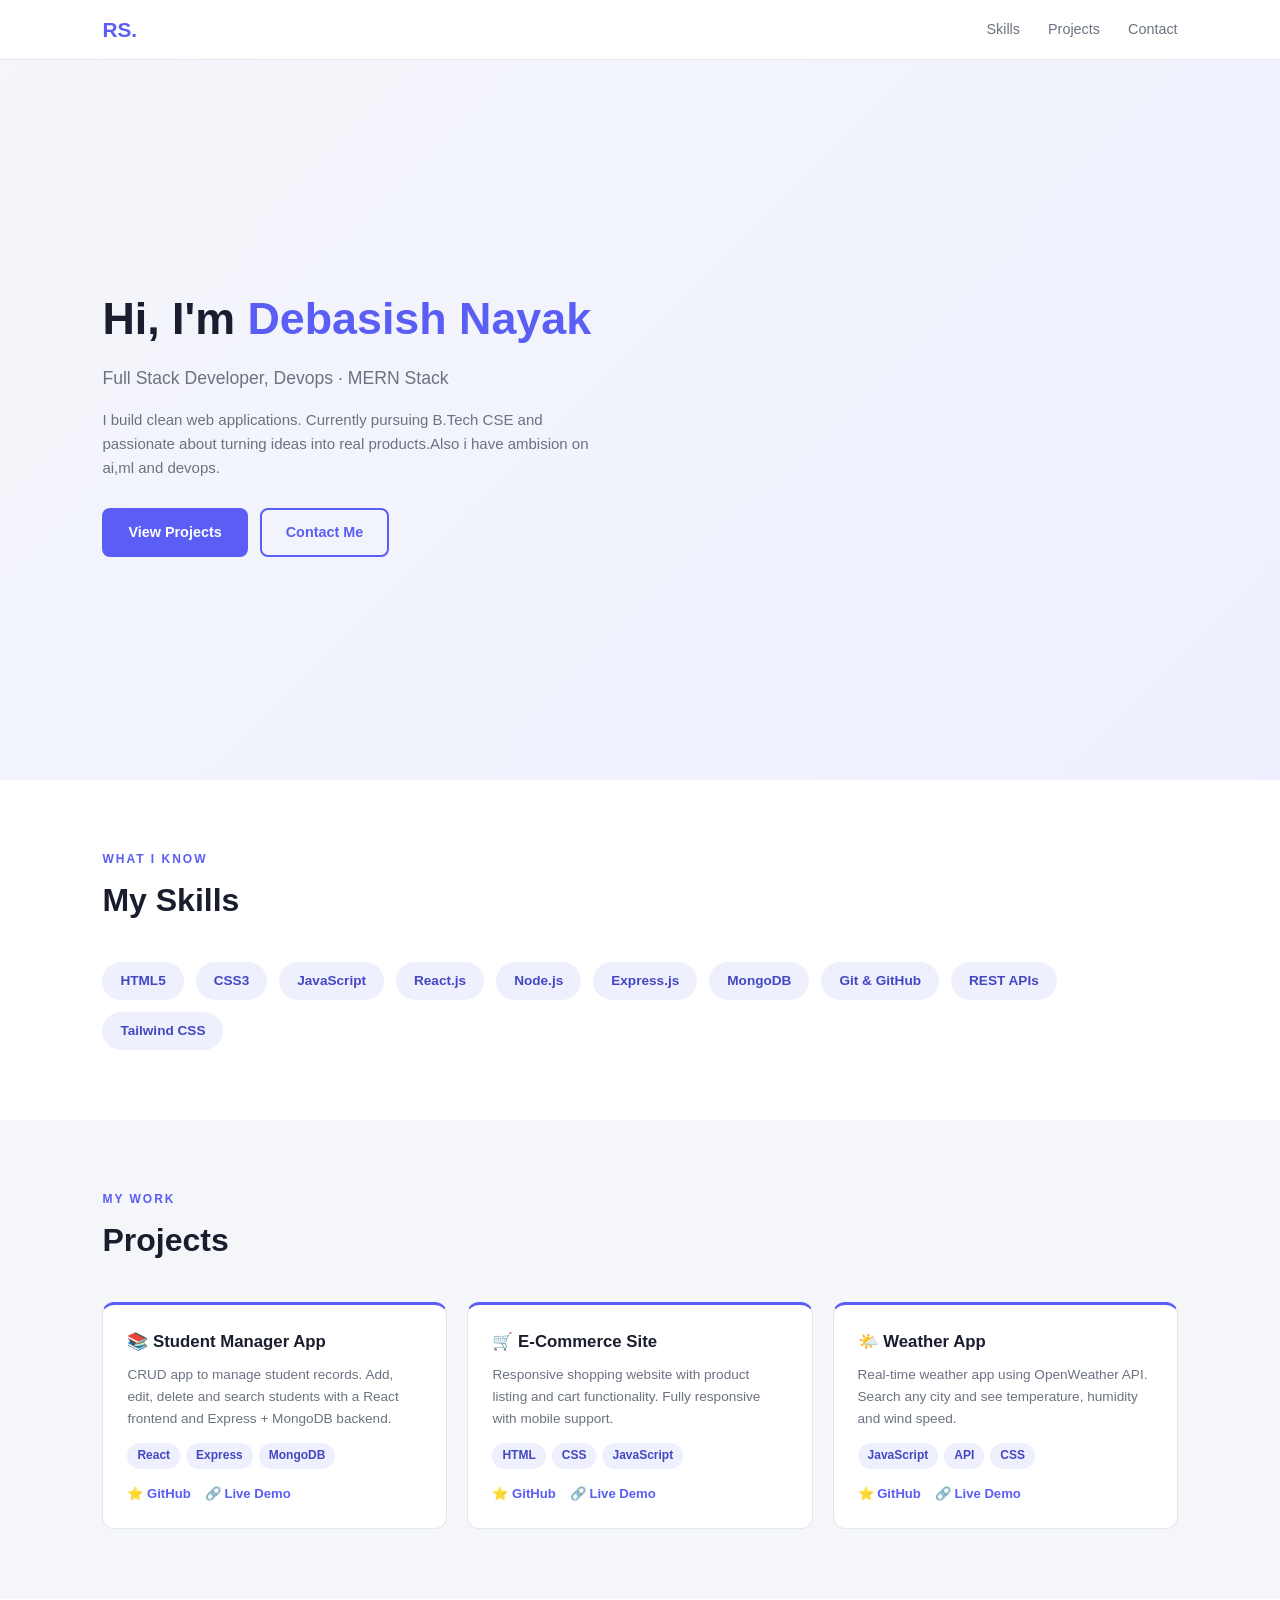
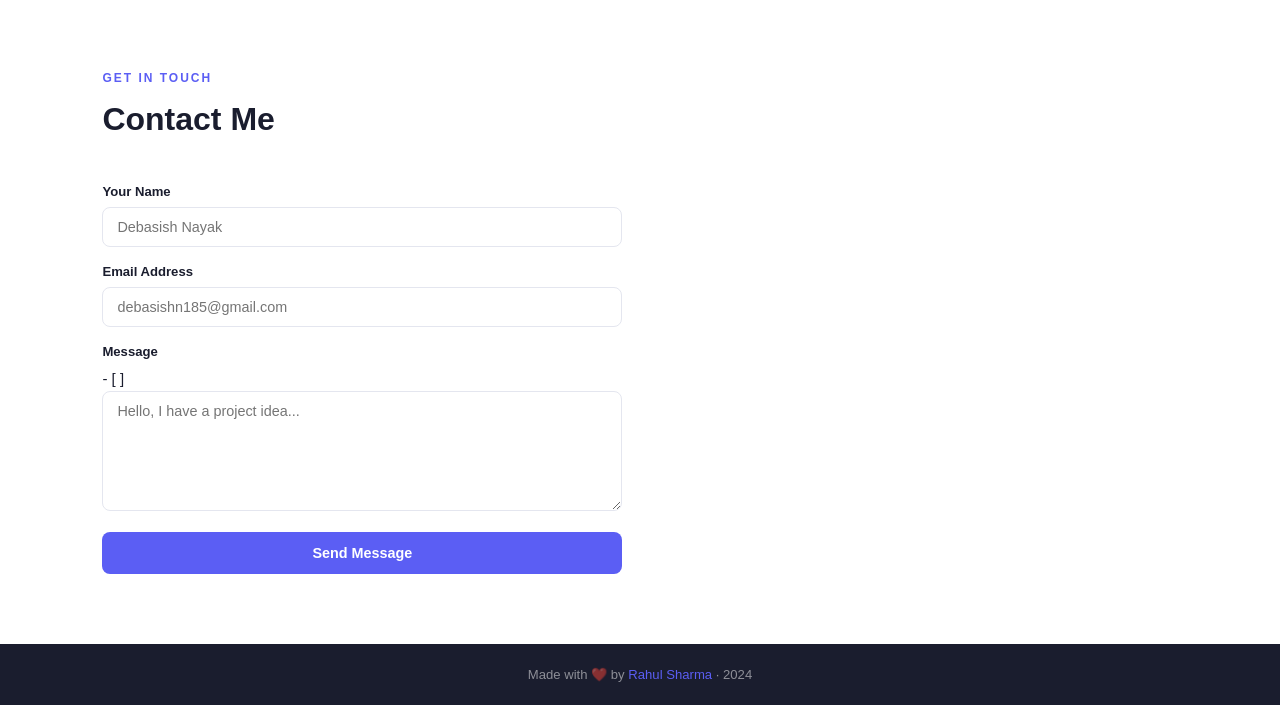
==== index.html @ 03a74606 "my first portfolio website" ====
<!DOCTYPE html>
<html lang="en">
<head>
  <meta charset="UTF-8" />
  <meta name="viewport" content="width=device-width, initial-scale=1.0" />
  <title>Debasish Nayak | Portfolio</title>
  <link rel="stylesheet" href="style.css" />
</head>
<body>

  <!-- NAVBAR -->
  <nav>
    <div class="logo">RS.</div>
    <ul class="nav-links">
      <li><a href="#skills">Skills</a></li>
      <li><a href="#projects">Projects</a></li>
      <li><a href="#contact">Contact</a></li>
    </ul>
  </nav>

  <!-- HERO -->
  <section id="hero">
    <div class="hero-content">
      <h1>Hi, I'm <span>Debasish Nayak</span></h1>
      <p class="role">Full Stack Developer, Devops · MERN Stack</p>
      <p class="desc">
        I build clean web applications. Currently pursuing B.Tech CSE
        and passionate about turning ideas into real products.Also i have ambision
        on ai,ml and devops.
      </p>
      <div class="btn-group">
        <a href="#projects" class="btn btn-primary">View Projects</a>
        <a href="#contact" class="btn btn-outline">Contact Me</a>
      </div>
    </div>
  </section>

  <!-- SKILLS -->
  <section id="skills">
    <p class="section-label">What I Know</p>
    <h2>My Skills</h2>
    <div class="skills-list">
      <span class="skill-tag">HTML5</span>
      <span class="skill-tag">CSS3</span>
      <span class="skill-tag">JavaScript</span>
      <span class="skill-tag">React.js</span>
      <span class="skill-tag">Node.js</span>
      <span class="skill-tag">Express.js</span>
      <span class="skill-tag">MongoDB</span>
      <span class="skill-tag">Git & GitHub</span>
      <span class="skill-tag">REST APIs</span>
      <span class="skill-tag">Tailwind CSS</span>
    </div>
  </section>

  <!-- PROJECTS -->
  <section id="projects">
    <p class="section-label">My Work</p>
    <h2>Projects</h2>
    <div class="projects-grid">

      <div class="card">
        <h3>📚 Student Manager App</h3>
        <p>CRUD app to manage student records. Add, edit, delete and search students with a React frontend and Express + MongoDB backend.</p>
        <div class="card-tags">
          <span class="tag">React</span>
          <span class="tag">Express</span>
          <span class="tag">MongoDB</span>
        </div>
        <div class="card-links">
          <a href="#">⭐ GitHub</a>
          <a href="#">🔗 Live Demo</a>
        </div>
      </div>

      <div class="card">
        <h3>🛒 E-Commerce Site</h3>
        <p>Responsive shopping website with product listing and cart functionality. Fully responsive with mobile support.</p>
        <div class="card-tags">
          <span class="tag">HTML</span>
          <span class="tag">CSS</span>
          <span class="tag">JavaScript</span>
        </div>
        <div class="card-links">
          <a href="#">⭐ GitHub</a>
          <a href="#">🔗 Live Demo</a>
        </div>
      </div>

      <div class="card">
        <h3>🌤️ Weather App</h3>
        <p>Real-time weather app using OpenWeather API. Search any city and see temperature, humidity and wind speed.</p>
        <div class="card-tags">
          <span class="tag">JavaScript</span>
          <span class="tag">API</span>
          <span class="tag">CSS</span>
        </div>
        <div class="card-links">
          <a href="#">⭐ GitHub</a>
          <a href="#">🔗 Live Demo</a>
        </div>
      </div>

    </div>
  </section>

  <!-- CONTACT -->
  <section id="contact">
    <p class="section-label">Get In Touch</p>
    <h2>Contact Me</h2>
    <div class="contact-form">
      <div>
        <label for="name">Your Name</label>
        <input type="text" id="name" placeholder="Debasish Nayak" />
      </div>
      <div>
        <label for="email">Email Address</label>
        <input type="email" id="email" placeholder="debasishn185@gmail.com" />
      </div>
      <div>
        <label for="message">Message</label>
- [ ]         <textarea id="message" placeholder="Hello, I have a project idea..."></textarea>
      </div>
      <div id="form-msg"></div>
      <button class="btn btn-primary" onclick="sendMessage()">Send Message</button>
    </div>
  </section>

  <!-- FOOTER -->
  <footer>
    Made with ❤️ by <span>Rahul Sharma</span> · 2024
  </footer>

  <script src="script.js"></script>

</body>
</html>
---- style.css ----
/* ===========================
   RESET
=========================== */
* {
  margin: 0;
  padding: 0;
  box-sizing: border-box;
}

/* ===========================
   CSS VARIABLES (COLOR THEME)
=========================== */
:root {
  --bg:        #f5f6fa;
  --white:     #ffffff;
  --text:      #1a1d2e;
  --muted:     #6b7280;
  --accent:    #5b5ef4;
  --border:    #e4e6ef;
  --tag-bg:    #eff0fe;
  --tag-color: #4447c2;
}

/* ===========================
   BASE
=========================== */
body {
  font-family: Arial, sans-serif;
  background-color: var(--bg);
  color: var(--text);
  font-size: 15px;
  line-height: 1.6; 
}

a {
  text-decoration: none;  
  color: inherit;  
}

/* ===========================
   NAVBAR
=========================== */
nav {
  background-color: var( --white);
  border-bottom: 1px solid var(--border);
  padding: 0 8%;
  height: 60px;
  display: flex;  
  align-items: center;
  justify-content: space-between;
  position: sticky;
  top: 0;
  z-index: 10;  
}

.logo {
  font-size: 1.3rem;  
  font-weight: 800;
  color: var(--accent);
}

.nav-links {
  list-style: none;
  display: flex;
  gap: 28px;
}

.nav-links a {
  color: var(--muted);
  font-size: 0.9rem;
  font-weight: 500;
}

.nav-links a:hover {
  color: var(--accent);
}

/* ===========================
   HERO
=========================== */
#hero {
  background: linear-gradient(135deg, #f5f6fa, #eef0ff);
  padding: 80px 8%;
  min-height: 80vh;
  display: flex;
  align-items: center;
}

.hero-content h1 {
  font-size: 2.8rem;
  font-weight: 800;
  margin-bottom: 10px;
}

.hero-content h1 span {
  color: var(--accent);
}

.hero-content .role {
  font-size: 1.1rem;
  color: var(--muted);
  margin-bottom: 16px;
}

.hero-content .desc {
  color: var(--muted);
  max-width: 500px;
  margin-bottom: 28px;
}

/* ===========================
   BUTTONS
=========================== */
.btn-group {
  display: flex;
  gap: 12px;
}

.btn {
  padding: 11px 24px;
  border-radius: 8px;
  font-size: 0.9rem;
  font-weight: 600;
  cursor: pointer;
  border: 2px solid transparent;
  display: inline-block;  
}

.btn-primary {
  background-color: var(--accent);
  color: white;
}

.btn-primary:hover {
  background-color: #4547d0;
}

.btn-outline {
  background-color: transparent;
  color: var(--accent);
  border-color: var(--accent);
}

.btn-outline:hover {
  background-color: var(--tag-bg);
}

/* ===========================
   SECTION COMMON
=========================== */
section {
  padding: 70px 8%;
}

.section-label {
  font-size: 0.75rem;
  font-weight: 700;
  letter-spacing: 2px;
  text-transform: uppercase;
  color: var(--accent);
  margin-bottom: 6px;
}

h2 {
  font-size: 2rem;
  font-weight: 800;
  margin-bottom: 36px;
}

/* ===========================
   SKILLS
=========================== */
#skills {
  background-color: var(--white);
}

.skills-list {
  display: flex;
  flex-wrap: wrap;
  gap: 12px;
}

.skill-tag {
  background-color: var(--tag-bg);
  color: var(--tag-color);
  padding: 8px 18px;
  border-radius: 999px;
  font-size: 0.85rem;
  font-weight: 600;
}

/* ===========================
   PROJECTS
=========================== */
#projects {
  background-color: var(--bg);
}

.projects-grid {
  display: grid;
  grid-template-columns: repeat(auto-fit, minmax(280px, 1fr));
  gap: 20px;
}

.card {
  background-color: var(--white);
  border: 1px solid var(--border);
  border-radius: 12px;
  padding: 24px;
  border-top: 3px solid var(--accent);
}

.card h3 {
  font-size: 1.05rem;
  font-weight: 700;
  margin-bottom: 8px;
}

.card p {
  color: var(--muted);
  font-size: 0.85rem;
  margin-bottom: 14px;
}

.card-tags {
  display: flex;
  flex-wrap: wrap;
  gap: 6px;
  margin-bottom: 14px;
}

.tag {
  background-color: var(--tag-bg);
  color: var(--tag-color);
  padding: 3px 10px;
  border-radius: 999px;
  font-size: 0.75rem;
  font-weight: 600;
}

.card-links {
  display: flex;
  gap: 14px;
}

.card-links a {
  font-size: 0.82rem;
  font-weight: 600;
  color: var(--accent);
}

/* ===========================
   CONTACT
=========================== */
#contact {
  background-color: var(--white);
}

.contact-form {
  max-width: 520px;
  display: flex;
  flex-direction: column;
  gap: 14px;
}

.contact-form label {
  font-size: 0.82rem;
  font-weight: 600;
  display: block;
  margin-bottom: 5px;
}

.contact-form input,
.contact-form textarea {
  width: 100%;
  padding: 11px 14px;
  border: 1.5px solid var(--border);
  border-radius: 8px;
  font-size: 0.9rem;
  font-family: Arial, sans-serif;
  outline: none;
}

.contact-form input:focus,
.contact-form textarea:focus {
  border-color: var(--accent);
}

.contact-form textarea {
  height: 120px;
  resize: vertical;
}

#form-msg {
  font-size: 0.82rem;
  padding: 10px 14px;
  border-radius: 6px;
  display: none;
}

#form-msg.success {
  background-color: #dcfce7;
  color: #166534;
  display: block;
}

#form-msg.error {
  background-color: #fee2e2;
  color: #991b1b;
  display: block;
}

/* ===========================
   FOOTER
=========================== */
footer {
  text-align: center;
  padding: 20px;
  background-color: var(--text);
  color: rgba(255, 255, 255, 0.5);
  font-size: 0.82rem;
}

footer span {
  color: var(--accent);
}

/* ===========================

   RESPONSIVE — MOBILE

   (screens 768px and below)

=========================== */

@media (max-width: 768px) {

 

  /* --- NAVBAR --- */

  nav {

    padding: 0 5%;

    position: relative;

  }

 

  /* Show hamburger on mobile */

  .hamburger {

    display: flex;

  }

 

  /* Hide nav links by default on mobile */

  .nav-links {

    display: none;

    flex-direction: column;

    gap: 0;

    position: absolute;

    top: 60px;

    left: 0;

    right: 0;

    background-color: var(--white);

    border-bottom: 1px solid var(--border);

    padding: 10px 0;

    z-index: 99;

  }

 

  /* Show nav links when menu is open */

  .nav-links.open {

    display: flex;

  }

 

  .nav-links li a {

    display: block;

    padding: 12px 5%;

    font-size: 1rem;

    border-bottom: 1px solid var(--border);

  }

 

  .nav-links li:last-child a {

    border-bottom: none;

  }

 

  /* --- HERO --- */

  #hero {

    padding: 60px 5%;

    min-height: auto;

  }

 

  .hero-content h1 {

    font-size: 1.9rem;

  }

 

  .hero-content .role {

    font-size: 1rem;

  }

 

  .hero-content .desc {

    font-size: 0.9rem;

  }

 

  /* --- SECTIONS --- */

  section {

    padding: 50px 5%;

  }

 

  h2 {

    font-size: 1.5rem;

    margin-bottom: 24px;

  }

 

  /* --- PROJECTS --- */

  .projects-grid {

    grid-template-columns: 1fr;

  }

 

  /* --- CONTACT --- */

  .contact-form {

    max-width: 100%;

  }

 

  /* --- BUTTONS --- */

  .btn-group {

    flex-direction: column;

  }

 

  .btn {

    text-align: center;

    width: 100%;

  }
}
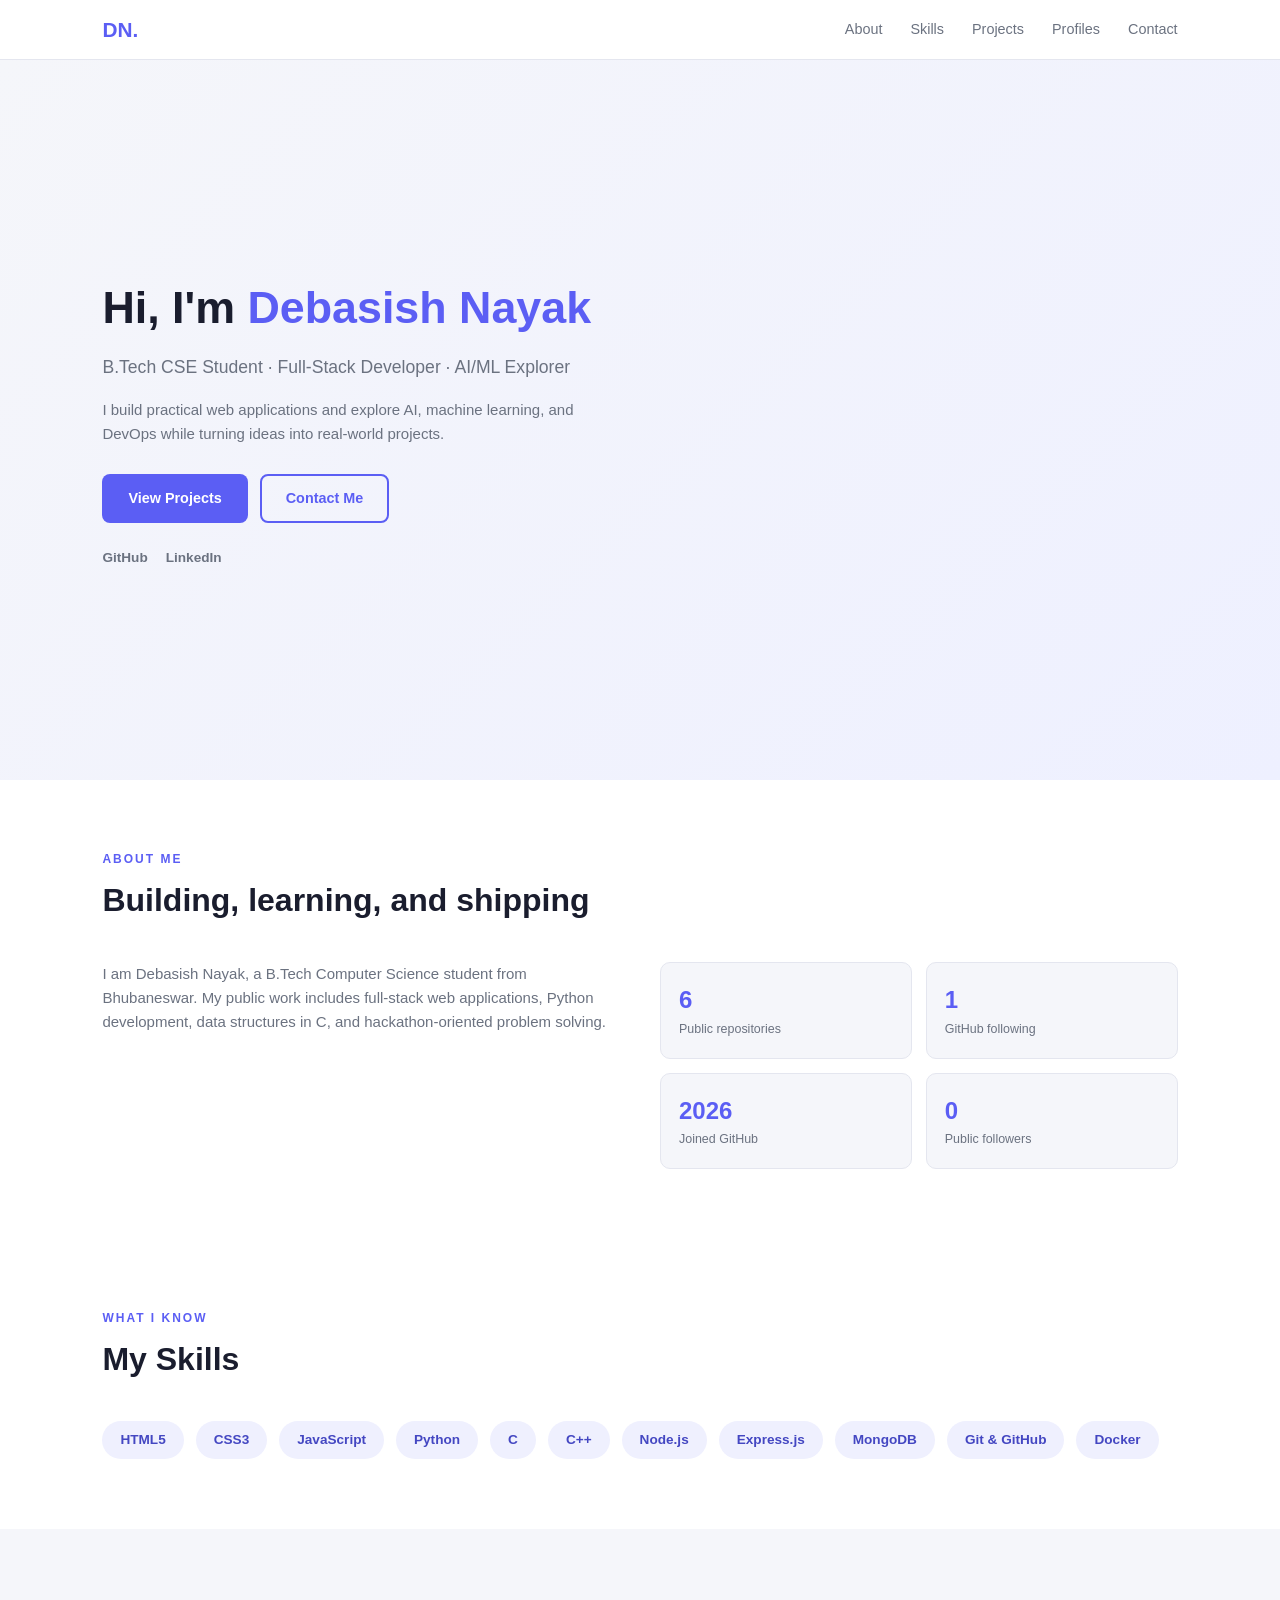
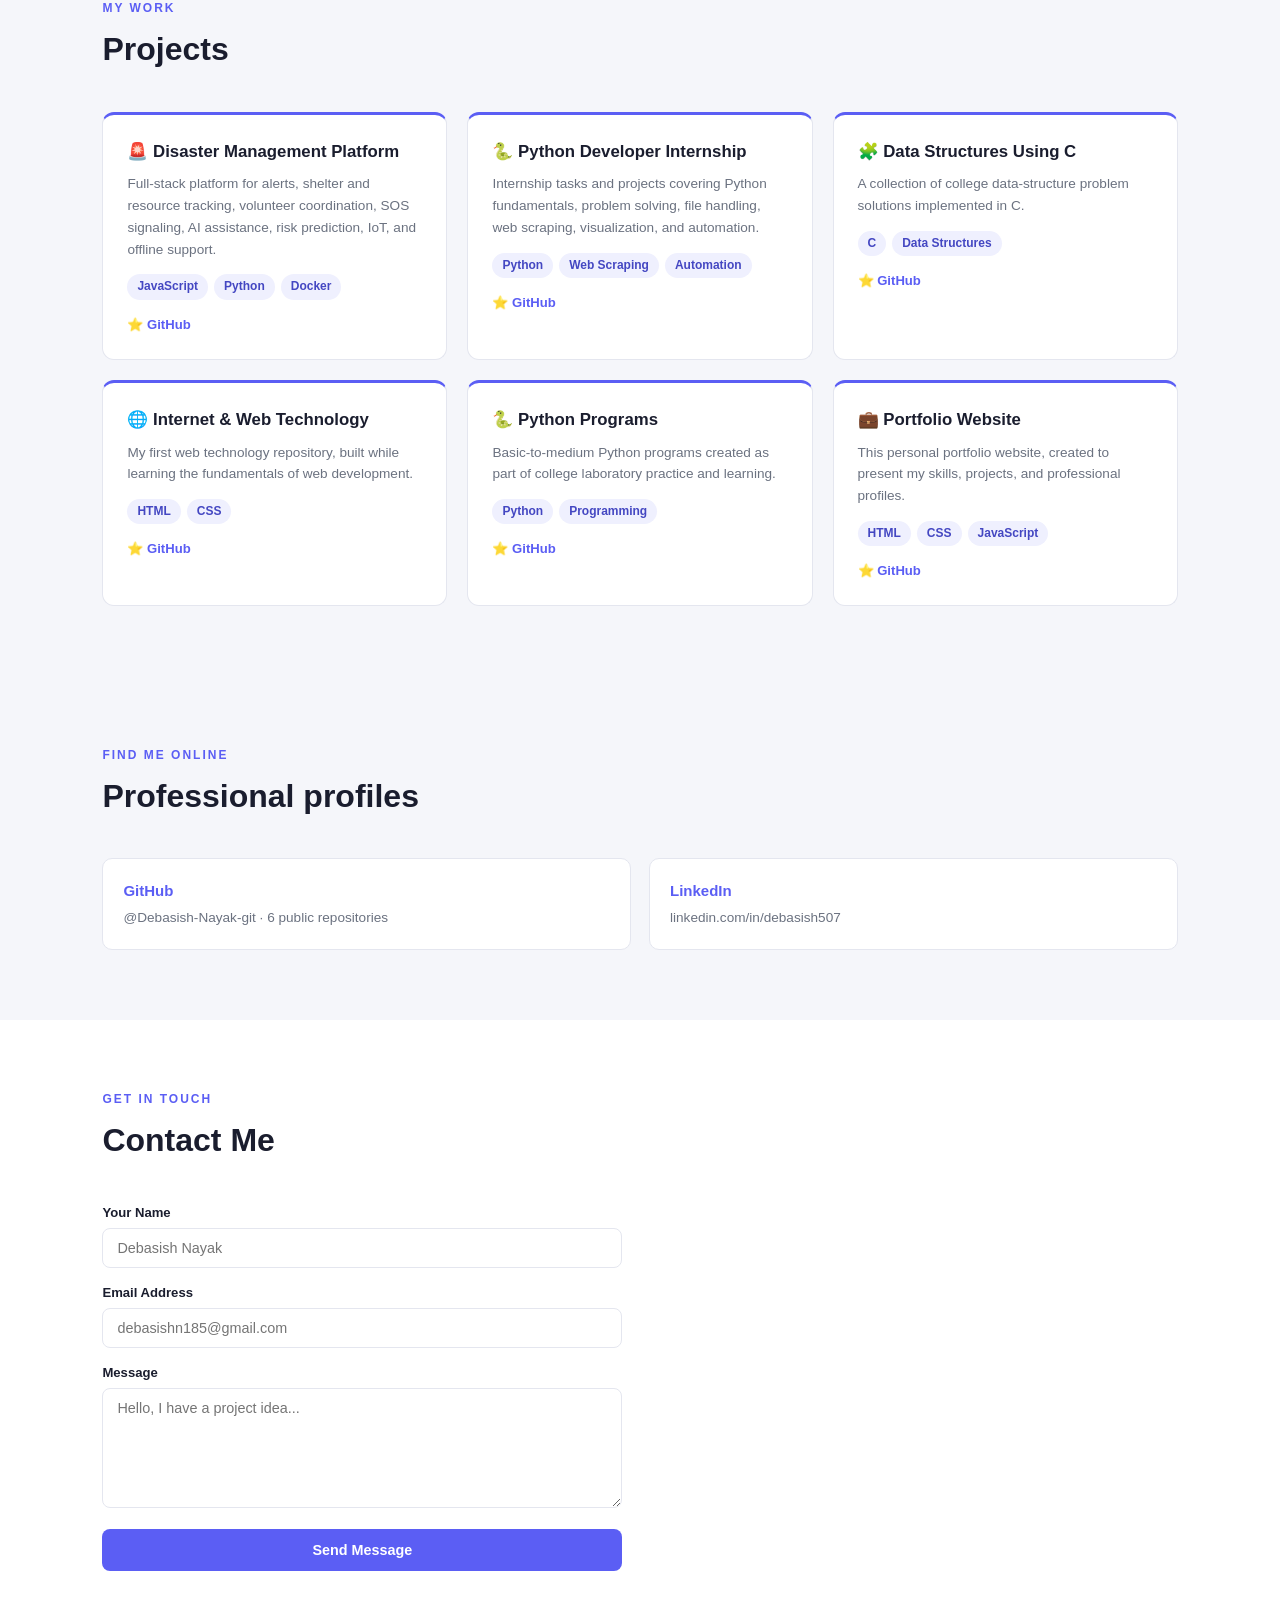
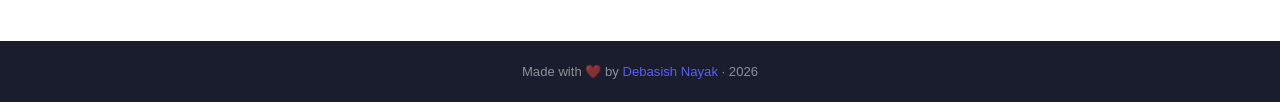
==== commit 0c307252: "Adding new detail to my portfolio" ====
--- a/index.html
+++ b/index.html
@@ -10,10 +10,12 @@
 
   <!-- NAVBAR -->
   <nav>
-    <div class="logo">RS.</div>
+    <div class="logo">DN.</div>
     <ul class="nav-links">
+      <li><a href="#about">About</a></li>
       <li><a href="#skills">Skills</a></li>
       <li><a href="#projects">Projects</a></li>
+      <li><a href="#profiles">Profiles</a></li>
       <li><a href="#contact">Contact</a></li>
     </ul>
   </nav>
@@ -22,17 +24,41 @@
   <section id="hero">
     <div class="hero-content">
       <h1>Hi, I'm <span>Debasish Nayak</span></h1>
-      <p class="role">Full Stack Developer, Devops · MERN Stack</p>
+      <p class="role">B.Tech CSE Student · Full-Stack Developer · AI/ML Explorer</p>
       <p class="desc">
-        I build clean web applications. Currently pursuing B.Tech CSE
-        and passionate about turning ideas into real products.Also i have ambision
-        on ai,ml and devops.
+        I build practical web applications and explore AI, machine learning,
+        and DevOps while turning ideas into real-world projects.
       </p>
       <div class="btn-group">
         <a href="#projects" class="btn btn-primary">View Projects</a>
         <a href="#contact" class="btn btn-outline">Contact Me</a>
       </div>
-    </div>
+      <div class="social-links" aria-label="Social profiles">
+        <a href="https://github.com/Debasish-Nayak-git" target="_blank" rel="noopener">GitHub</a>
+        <a href="https://www.linkedin.com/in/debasish507" target="_blank" rel="noopener">LinkedIn</a>
+      </div>
+    </div>
+  </section>
+
+  <!-- ABOUT -->
+  <section id="about">
+   <p class="section-label">About Me</p>
+   <h2>Building, learning, and shipping</h2>
+   <div class="about-grid">
+     <div>
+       <p class="about-copy">
+         I am Debasish Nayak, a B.Tech Computer Science student from Bhubaneswar.
+         My public work includes full-stack web applications, Python development,
+         data structures in C, and hackathon-oriented problem solving.
+       </p>
+     </div>
+     <div class="stats-grid">
+       <div class="stat"><strong>6</strong><span>Public repositories</span></div>
+       <div class="stat"><strong>1</strong><span>GitHub following</span></div>
+       <div class="stat"><strong>2026</strong><span>Joined GitHub</span></div>
+       <div class="stat"><strong>0</strong><span>Public followers</span></div>
+     </div>
+   </div>
   </section>
 
   <!-- SKILLS -->
@@ -43,13 +69,14 @@
       <span class="skill-tag">HTML5</span>
       <span class="skill-tag">CSS3</span>
       <span class="skill-tag">JavaScript</span>
-      <span class="skill-tag">React.js</span>
+      <span class="skill-tag">Python</span>
+      <span class="skill-tag">C</span>
+      <span class="skill-tag">C++</span>
       <span class="skill-tag">Node.js</span>
       <span class="skill-tag">Express.js</span>
       <span class="skill-tag">MongoDB</span>
       <span class="skill-tag">Git & GitHub</span>
-      <span class="skill-tag">REST APIs</span>
-      <span class="skill-tag">Tailwind CSS</span>
+      <span class="skill-tag">Docker</span>
     </div>
   </section>
 
@@ -60,47 +87,95 @@
     <div class="projects-grid">
 
       <div class="card">
-        <h3>📚 Student Manager App</h3>
-        <p>CRUD app to manage student records. Add, edit, delete and search students with a React frontend and Express + MongoDB backend.</p>
-        <div class="card-tags">
-          <span class="tag">React</span>
-          <span class="tag">Express</span>
-          <span class="tag">MongoDB</span>
-        </div>
-        <div class="card-links">
-          <a href="#">⭐ GitHub</a>
-          <a href="#">🔗 Live Demo</a>
-        </div>
-      </div>
-
-      <div class="card">
-        <h3>🛒 E-Commerce Site</h3>
-        <p>Responsive shopping website with product listing and cart functionality. Fully responsive with mobile support.</p>
+        <h3>🚨 Disaster Management Platform</h3>
+        <p>Full-stack platform for alerts, shelter and resource tracking, volunteer coordination, SOS signaling, AI assistance, risk prediction, IoT, and offline support.</p>
+        <div class="card-tags">
+          <span class="tag">JavaScript</span>
+          <span class="tag">Python</span>
+          <span class="tag">Docker</span>
+        </div>
+        <div class="card-links">
+          <a href="https://github.com/Debasish-Nayak-git/DISASTER-MANAGEMENT-PLATFORM2" target="_blank" rel="noopener">⭐ GitHub</a>
+        </div>
+      </div>
+
+      <div class="card">
+        <h3>🐍 Python Developer Internship</h3>
+        <p>Internship tasks and projects covering Python fundamentals, problem solving, file handling, web scraping, visualization, and automation.</p>
+        <div class="card-tags">
+          <span class="tag">Python</span>
+          <span class="tag">Web Scraping</span>
+          <span class="tag">Automation</span>
+        </div>
+        <div class="card-links">
+          <a href="https://github.com/Debasish-Nayak-git/internship" target="_blank" rel="noopener">⭐ GitHub</a>
+        </div>
+      </div>
+
+      <div class="card">
+        <h3>🧩 Data Structures Using C</h3>
+        <p>A collection of college data-structure problem solutions implemented in C.</p>
+        <div class="card-tags">
+          <span class="tag">C</span>
+          <span class="tag">Data Structures</span>
+        </div>
+        <div class="card-links">
+          <a href="https://github.com/Debasish-Nayak-git/Data-structure-using-c" target="_blank" rel="noopener">⭐ GitHub</a>
+        </div>
+      </div>
+
+      <div class="card">
+        <h3>🌐 Internet & Web Technology</h3>
+        <p>My first web technology repository, built while learning the fundamentals of web development.</p>
+        <div class="card-tags">
+          <span class="tag">HTML</span>
+          <span class="tag">CSS</span>
+        </div>
+        <div class="card-links">
+          <a href="https://github.com/Debasish-Nayak-git/Internet-and-web-technology" target="_blank" rel="noopener">⭐ GitHub</a>
+        </div>
+      </div>
+
+      <div class="card">
+        <h3>🐍 Python Programs</h3>
+        <p>Basic-to-medium Python programs created as part of college laboratory practice and learning.</p>
+        <div class="card-tags">
+          <span class="tag">Python</span>
+          <span class="tag">Programming</span>
+        </div>
+        <div class="card-links">
+          <a href="https://github.com/Debasish-Nayak-git/Python-program" target="_blank" rel="noopener">⭐ GitHub</a>
+        </div>
+      </div>
+
+      <div class="card">
+        <h3>💼 Portfolio Website</h3>
+        <p>This personal portfolio website, created to present my skills, projects, and professional profiles.</p>
         <div class="card-tags">
           <span class="tag">HTML</span>
           <span class="tag">CSS</span>
           <span class="tag">JavaScript</span>
         </div>
         <div class="card-links">
-          <a href="#">⭐ GitHub</a>
-          <a href="#">🔗 Live Demo</a>
-        </div>
-      </div>
-
-      <div class="card">
-        <h3>🌤️ Weather App</h3>
-        <p>Real-time weather app using OpenWeather API. Search any city and see temperature, humidity and wind speed.</p>
-        <div class="card-tags">
-          <span class="tag">JavaScript</span>
-          <span class="tag">API</span>
-          <span class="tag">CSS</span>
-        </div>
-        <div class="card-links">
-          <a href="#">⭐ GitHub</a>
-          <a href="#">🔗 Live Demo</a>
-        </div>
-      </div>
-
+          <a href="https://github.com/Debasish-Nayak-git/portfolio" target="_blank" rel="noopener">⭐ GitHub</a>
+        </div>
+      </div>
+    </div>
+  </section>
+
+  <!-- PROFILES -->
+  <section id="profiles">
+    <p class="section-label">Find Me Online</p>
+    <h2>Professional profiles</h2>
+    <div class="profile-links">
+      <a class="profile-link" href="https://github.com/Debasish-Nayak-git" target="_blank" rel="noopener">
+        <strong>GitHub</strong>
+        <span>@Debasish-Nayak-git · 6 public repositories</span>
+      </a>
+      <a class="profile-link" href="https://www.linkedin.com/in/debasish507" target="_blank" rel="noopener">
+        <strong>LinkedIn</strong>
+        <span>linkedin.com/in/debasish507</span>
+      </a>
     </div>
   </section>
 
@@ -119,7 +194,7 @@
       </div>
       <div>
         <label for="message">Message</label>
-- [ ]         <textarea id="message" placeholder="Hello, I have a project idea..."></textarea>
+        <textarea id="message" placeholder="Hello, I have a project idea..."></textarea>
       </div>
       <div id="form-msg"></div>
       <button class="btn btn-primary" onclick="sendMessage()">Send Message</button>
@@ -128,7 +203,7 @@
 
   <!-- FOOTER -->
   <footer>
-    Made with ❤️ by <span>Rahul Sharma</span> · 2024
+    Made with ❤️ by <span>Debasish Nayak</span> · 2026
   </footer>
 
   <script src="script.js"></script>
--- a/style.css
+++ b/style.css
@@ -108,6 +108,22 @@
   margin-bottom: 28px;
 }
 
+.social-links {
+  display: flex;
+  gap: 18px;
+  margin-top: 24px;
+}
+
+.social-links a {
+  color: var(--muted);
+  font-size: 0.85rem;
+  font-weight: 700;
+}
+
+.social-links a:hover {
+  color: var(--accent);
+}
+
 /* ===========================
    BUTTONS
 =========================== */
@@ -168,6 +184,53 @@
 }
 
 /* ===========================
+   ABOUT & PROFILE STATS
+=========================== */
+#about {
+  background-color: var(--white);
+}
+
+.about-grid {
+  display: grid;
+  grid-template-columns: 1fr 1fr;
+  gap: 40px;
+  align-items: start;
+}
+
+.about-copy {
+  color: var(--muted);
+  max-width: 520px;
+}
+
+.stats-grid {
+  display: grid;
+  grid-template-columns: repeat(2, 1fr);
+  gap: 14px;
+}
+
+.stat {
+  padding: 18px;
+  background-color: var(--bg);
+  border: 1px solid var(--border);
+  border-radius: 10px;
+}
+
+.stat strong,
+.stat span {
+  display: block;
+}
+
+.stat strong {
+  color: var(--accent);
+  font-size: 1.5rem;
+}
+
+.stat span {
+  color: var(--muted);
+  font-size: 0.78rem;
+}
+
+/* ===========================
    SKILLS
 =========================== */
 #skills {
@@ -247,6 +310,42 @@
   font-size: 0.82rem;
   font-weight: 600;
   color: var(--accent);
+}
+
+/* ===========================
+   PROFILES
+=========================== */
+#profiles {
+  background-color: var(--bg);
+}
+
+.profile-links {
+  display: grid;
+  grid-template-columns: repeat(2, minmax(0, 1fr));
+  gap: 18px;
+}
+
+.profile-link {
+  display: flex;
+  flex-direction: column;
+  gap: 4px;
+  padding: 20px;
+  background-color: var(--white);
+  border: 1px solid var(--border);
+  border-radius: 10px;
+}
+
+.profile-link:hover {
+  border-color: var(--accent);
+}
+
+.profile-link strong {
+  color: var(--accent);
+}
+
+.profile-link span {
+  color: var(--muted);
+  font-size: 0.85rem;
 }
 
 /* ===========================
@@ -450,9 +549,12 @@
  
 
   .hero-content .desc {
-
     font-size: 0.9rem;
-
+  }
+
+  .about-grid,
+  .profile-links {
+    grid-template-columns: 1fr;
   }
 
  
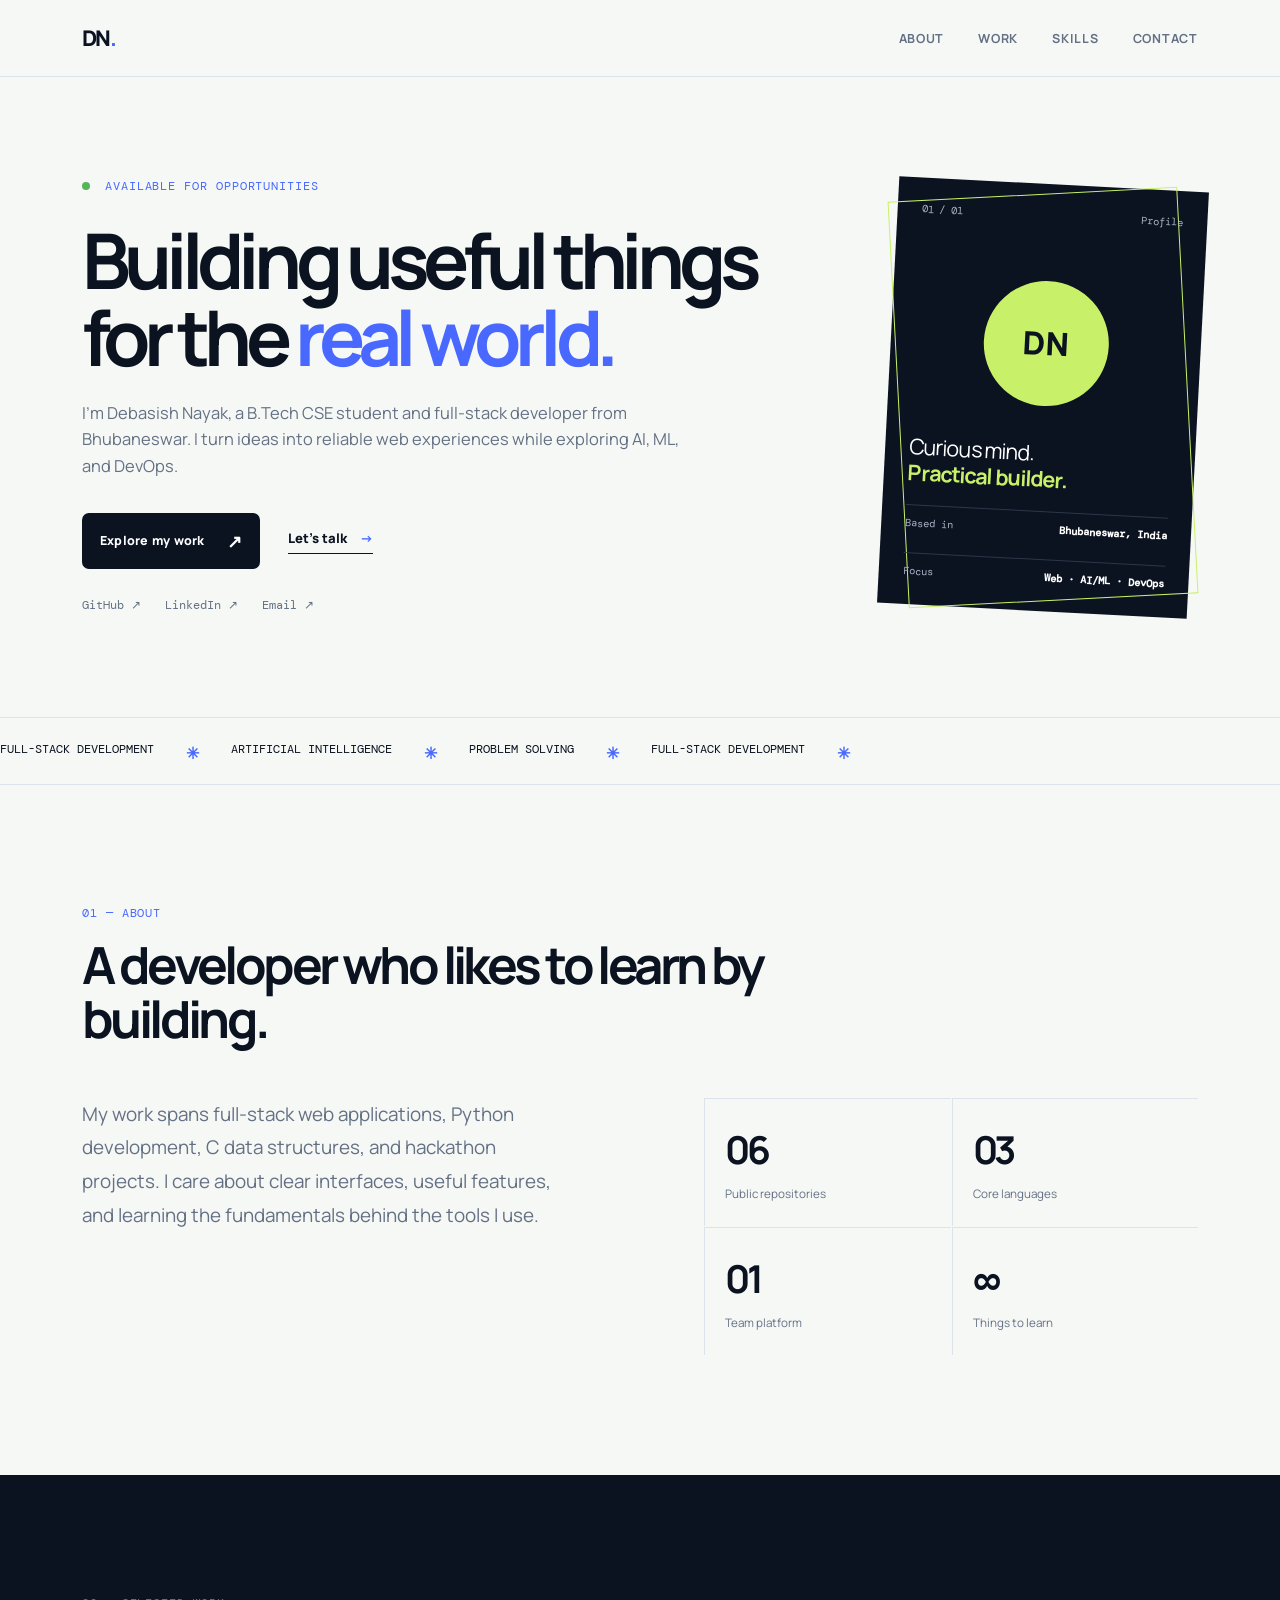
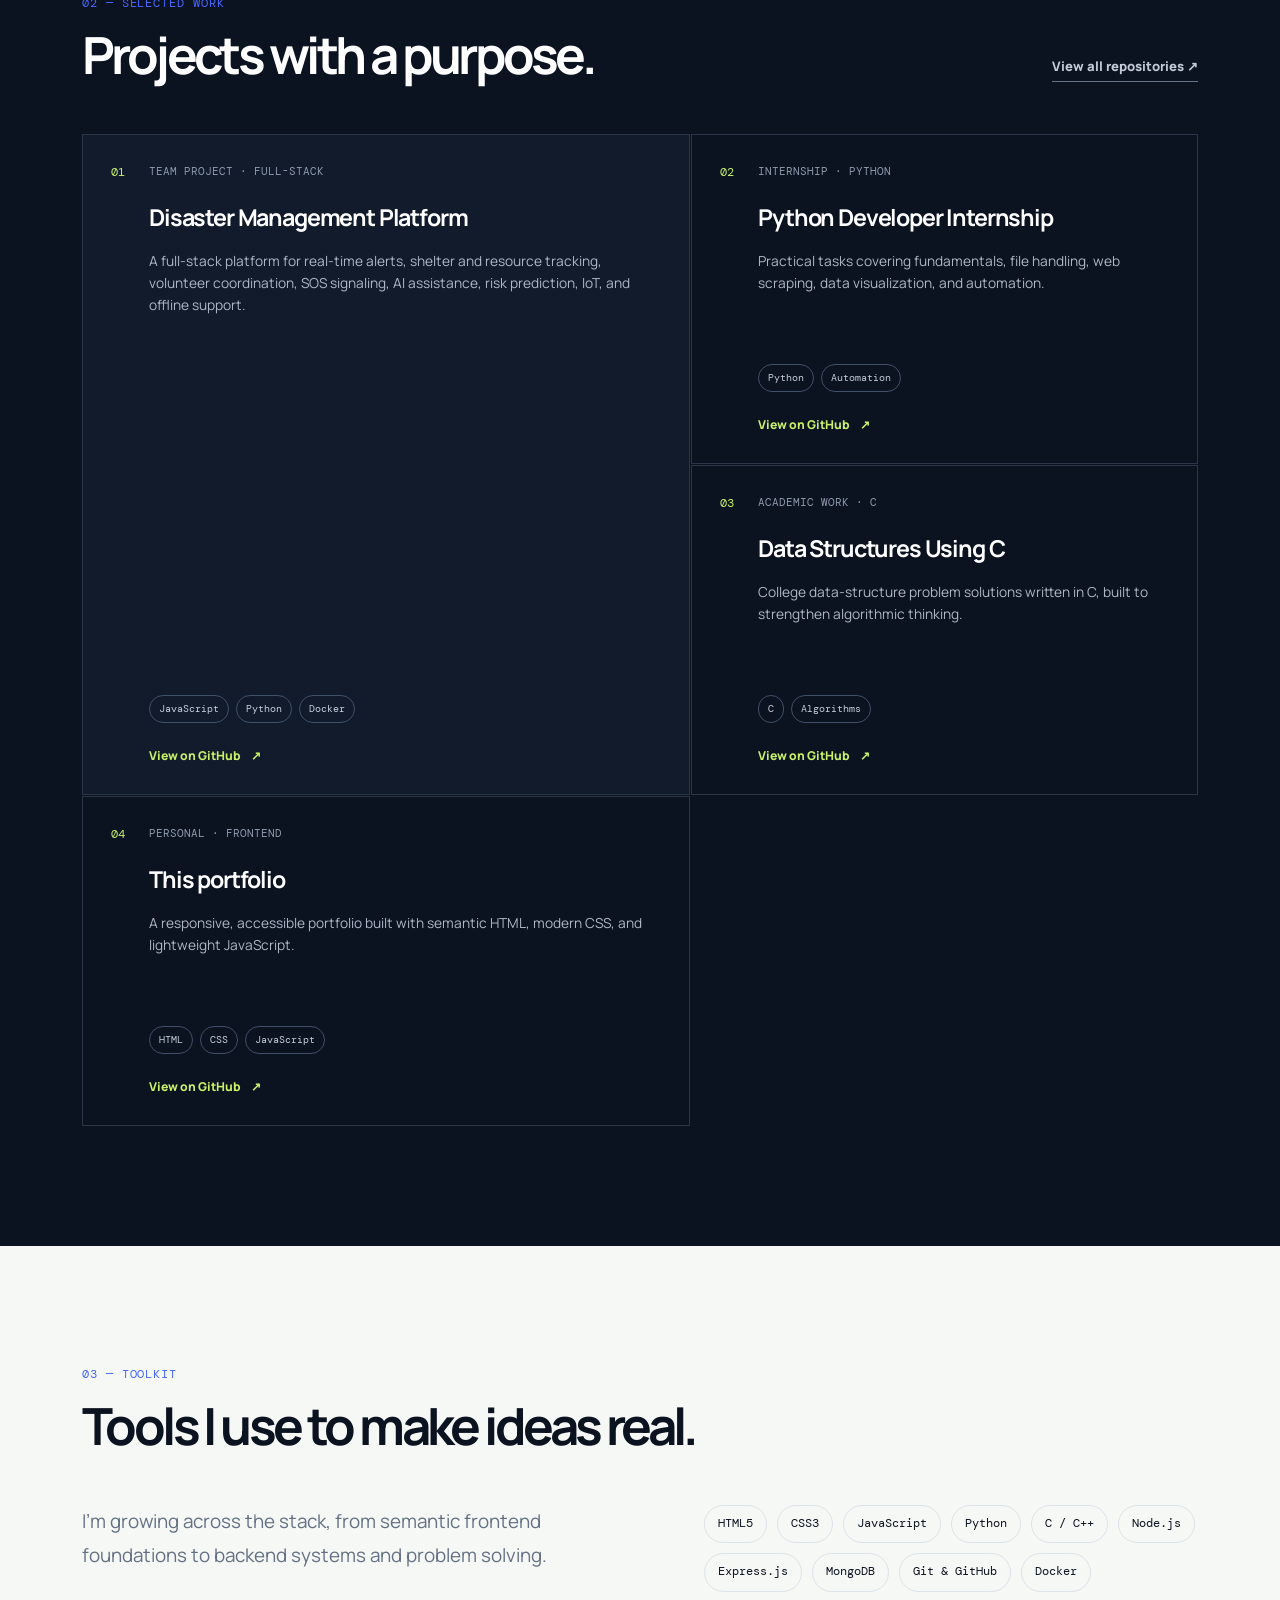
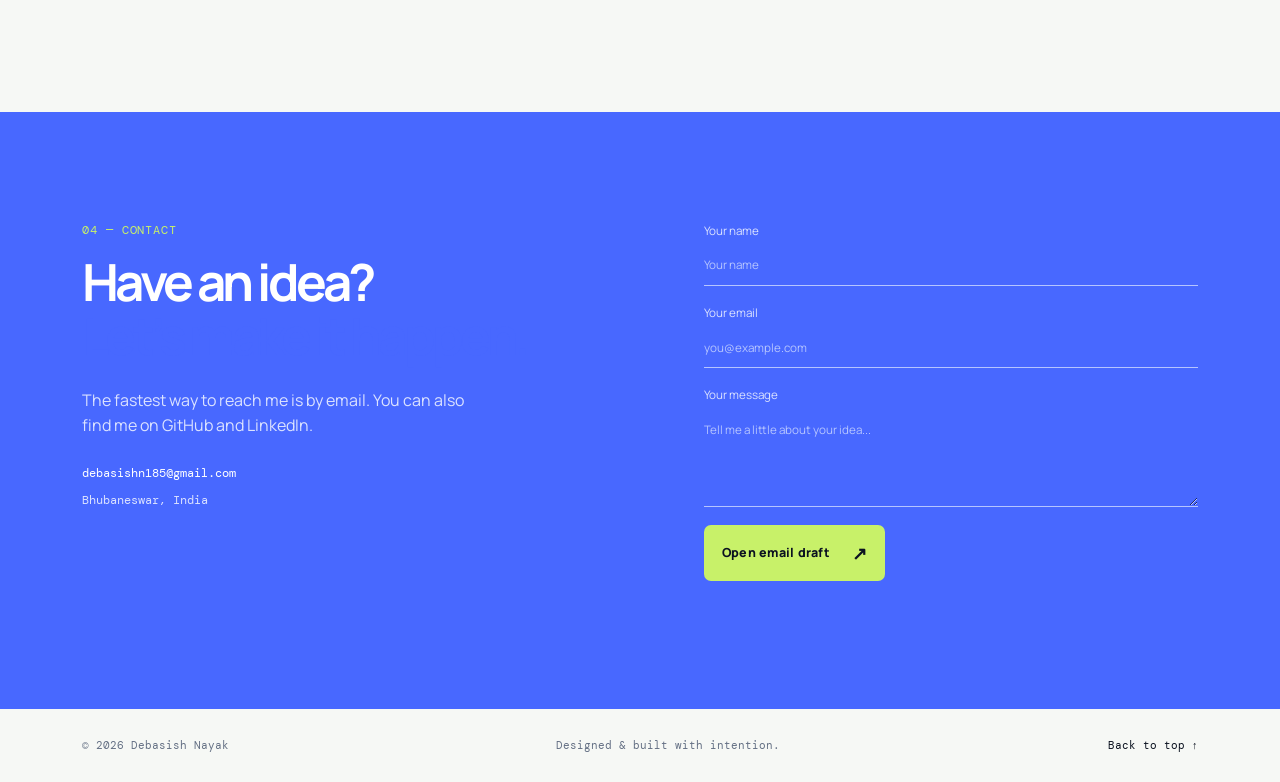
==== commit 37101946: "improve my portfolio" ====
--- a/index.html
+++ b/index.html
@@ -1,212 +1,106 @@
 <!DOCTYPE html>
 <html lang="en">
 <head>
-  <meta charset="UTF-8" />
-  <meta name="viewport" content="width=device-width, initial-scale=1.0" />
-  <title>Debasish Nayak | Portfolio</title>
-  <link rel="stylesheet" href="style.css" />
+  <meta charset="UTF-8">
+  <meta name="viewport" content="width=device-width, initial-scale=1.0">
+  <meta name="description" content="Portfolio of Debasish Nayak, a B.Tech CSE student and full-stack developer from Bhubaneswar.">
+  <meta name="theme-color" content="#0b1220">
+  <title>Debasish Nayak | Full-stack developer</title>
+  <link rel="preconnect" href="https://fonts.googleapis.com">
+  <link rel="preconnect" href="https://fonts.gstatic.com" crossorigin>
+  <link href="https://fonts.googleapis.com/css2?family=DM+Mono:wght@400;500&family=Manrope:wght@400;500;600;700;800&display=swap" rel="stylesheet">
+  <link rel="stylesheet" href="style.css">
 </head>
 <body>
+  <header class="site-header">
+    <nav class="nav container" aria-label="Primary navigation">
+      <a class="brand" href="#top" aria-label="Debasish Nayak home"><span>DN</span><i>.</i></a>
+      <button class="menu-toggle" type="button" aria-expanded="false" aria-controls="nav-links">
+        <span></span><span></span><span></span><b class="sr-only">Open menu</b>
+      </button>
+      <ul class="nav-links" id="nav-links">
+        <li><a href="#about">About</a></li>
+        <li><a href="#work">Work</a></li>
+        <li><a href="#skills">Skills</a></li>
+        <li><a href="#contact">Contact</a></li>
+      </ul>
+    </nav>
+  </header>
 
-  <!-- NAVBAR -->
-  <nav>
-    <div class="logo">DN.</div>
-    <ul class="nav-links">
-      <li><a href="#about">About</a></li>
-      <li><a href="#skills">Skills</a></li>
-      <li><a href="#projects">Projects</a></li>
-      <li><a href="#profiles">Profiles</a></li>
-      <li><a href="#contact">Contact</a></li>
-    </ul>
-  </nav>
-
-  <!-- HERO -->
-  <section id="hero">
-    <div class="hero-content">
-      <h1>Hi, I'm <span>Debasish Nayak</span></h1>
-      <p class="role">B.Tech CSE Student · Full-Stack Developer · AI/ML Explorer</p>
-      <p class="desc">
-        I build practical web applications and explore AI, machine learning,
-        and DevOps while turning ideas into real-world projects.
-      </p>
-      <div class="btn-group">
-        <a href="#projects" class="btn btn-primary">View Projects</a>
-        <a href="#contact" class="btn btn-outline">Contact Me</a>
-      </div>
-      <div class="social-links" aria-label="Social profiles">
-        <a href="https://github.com/Debasish-Nayak-git" target="_blank" rel="noopener">GitHub</a>
-        <a href="https://www.linkedin.com/in/debasish507" target="_blank" rel="noopener">LinkedIn</a>
-      </div>
-    </div>
-  </section>
-
-  <!-- ABOUT -->
-  <section id="about">
-   <p class="section-label">About Me</p>
-   <h2>Building, learning, and shipping</h2>
-   <div class="about-grid">
-     <div>
-       <p class="about-copy">
-         I am Debasish Nayak, a B.Tech Computer Science student from Bhubaneswar.
-         My public work includes full-stack web applications, Python development,
-         data structures in C, and hackathon-oriented problem solving.
-       </p>
-     </div>
-     <div class="stats-grid">
-       <div class="stat"><strong>6</strong><span>Public repositories</span></div>
-       <div class="stat"><strong>1</strong><span>GitHub following</span></div>
-       <div class="stat"><strong>2026</strong><span>Joined GitHub</span></div>
-       <div class="stat"><strong>0</strong><span>Public followers</span></div>
-     </div>
-   </div>
-  </section>
-
-  <!-- SKILLS -->
-  <section id="skills">
-    <p class="section-label">What I Know</p>
-    <h2>My Skills</h2>
-    <div class="skills-list">
-      <span class="skill-tag">HTML5</span>
-      <span class="skill-tag">CSS3</span>
-      <span class="skill-tag">JavaScript</span>
-      <span class="skill-tag">Python</span>
-      <span class="skill-tag">C</span>
-      <span class="skill-tag">C++</span>
-      <span class="skill-tag">Node.js</span>
-      <span class="skill-tag">Express.js</span>
-      <span class="skill-tag">MongoDB</span>
-      <span class="skill-tag">Git & GitHub</span>
-      <span class="skill-tag">Docker</span>
-    </div>
-  </section>
-
-  <!-- PROJECTS -->
-  <section id="projects">
-    <p class="section-label">My Work</p>
-    <h2>Projects</h2>
-    <div class="projects-grid">
-
-      <div class="card">
-        <h3>🚨 Disaster Management Platform</h3>
-        <p>Full-stack platform for alerts, shelter and resource tracking, volunteer coordination, SOS signaling, AI assistance, risk prediction, IoT, and offline support.</p>
-        <div class="card-tags">
-          <span class="tag">JavaScript</span>
-          <span class="tag">Python</span>
-          <span class="tag">Docker</span>
+  <main id="top">
+    <section class="hero container">
+      <div class="hero-copy">
+        <p class="eyebrow"><span class="status-dot"></span> Available for opportunities</p>
+        <h1>Building useful things for the <em>real world.</em></h1>
+        <p class="hero-intro">I’m Debasish Nayak, a B.Tech CSE student and full-stack developer from Bhubaneswar. I turn ideas into reliable web experiences while exploring AI, ML, and DevOps.</p>
+        <div class="hero-actions">
+          <a class="button button-primary" href="#work">Explore my work <span>↗</span></a>
+          <a class="text-link" href="mailto:debasishn185@gmail.com">Let’s talk <span>→</span></a>
         </div>
-        <div class="card-links">
-          <a href="https://github.com/Debasish-Nayak-git/DISASTER-MANAGEMENT-PLATFORM2" target="_blank" rel="noopener">⭐ GitHub</a>
+        <div class="social-row" aria-label="Social links">
+          <a href="https://github.com/Debasish-Nayak-git" target="_blank" rel="noopener noreferrer">GitHub ↗</a>
+          <a href="https://www.linkedin.com/in/debasish507" target="_blank" rel="noopener noreferrer">LinkedIn ↗</a>
+          <a href="mailto:debasishn185@gmail.com">Email ↗</a>
         </div>
       </div>
+      <div class="hero-card" aria-label="Profile summary">
+        <div class="hero-card-top"><span>01 / 01</span><span>Profile</span></div>
+        <div class="avatar">DN</div>
+        <p class="hero-card-title">Curious mind.<br><strong>Practical builder.</strong></p>
+        <div class="hero-card-meta"><span>Based in</span><strong>Bhubaneswar, India</strong></div>
+        <div class="hero-card-meta"><span>Focus</span><strong>Web · AI/ML · DevOps</strong></div>
+      </div>
+    </section>
 
-      <div class="card">
-        <h3>🐍 Python Developer Internship</h3>
-        <p>Internship tasks and projects covering Python fundamentals, problem solving, file handling, web scraping, visualization, and automation.</p>
-        <div class="card-tags">
-          <span class="tag">Python</span>
-          <span class="tag">Web Scraping</span>
-          <span class="tag">Automation</span>
-        </div>
-        <div class="card-links">
-          <a href="https://github.com/Debasish-Nayak-git/internship" target="_blank" rel="noopener">⭐ GitHub</a>
+    <section class="marquee" aria-label="Areas of interest">
+      <div class="marquee-track"><span>FULL-STACK DEVELOPMENT</span><b>✳</b><span>ARTIFICIAL INTELLIGENCE</span><b>✳</b><span>PROBLEM SOLVING</span><b>✳</b><span>FULL-STACK DEVELOPMENT</span><b>✳</b></div>
+    </section>
+
+    <section class="section container" id="about">
+      <div class="section-heading"><p class="eyebrow">01 — About</p><h2>A developer who likes to learn by building.</h2></div>
+      <div class="about-layout">
+        <p class="large-copy">My work spans full-stack web applications, Python development, C data structures, and hackathon projects. I care about clear interfaces, useful features, and learning the fundamentals behind the tools I use.</p>
+        <div class="stats">
+          <div><strong>06</strong><span>Public repositories</span></div>
+          <div><strong>03</strong><span>Core languages</span></div>
+          <div><strong>01</strong><span>Team platform</span></div>
+          <div><strong>∞</strong><span>Things to learn</span></div>
         </div>
       </div>
+    </section>
 
-      <div class="card">
-        <h3>🧩 Data Structures Using C</h3>
-        <p>A collection of college data-structure problem solutions implemented in C.</p>
-        <div class="card-tags">
-          <span class="tag">C</span>
-          <span class="tag">Data Structures</span>
-        </div>
-        <div class="card-links">
-          <a href="https://github.com/Debasish-Nayak-git/Data-structure-using-c" target="_blank" rel="noopener">⭐ GitHub</a>
+    <section class="section work-section" id="work">
+      <div class="container">
+        <div class="section-heading heading-row"><div><p class="eyebrow">02 — Selected work</p><h2>Projects with a purpose.</h2></div><a class="text-link desktop-link" href="https://github.com/Debasish-Nayak-git?tab=repositories" target="_blank" rel="noopener noreferrer">View all repositories ↗</a></div>
+        <div class="project-grid">
+          <article class="project-card project-featured"><div class="project-number">01</div><div class="project-content"><p class="project-type">Team project · Full-stack</p><h3>Disaster Management Platform</h3><p>A full-stack platform for real-time alerts, shelter and resource tracking, volunteer coordination, SOS signaling, AI assistance, risk prediction, IoT, and offline support.</p><div class="tags"><span>JavaScript</span><span>Python</span><span>Docker</span></div><a class="project-link" href="https://github.com/Debasish-Nayak-git/DISASTER-MANAGEMENT-PLATFORM2" target="_blank" rel="noopener noreferrer">View on GitHub <span>↗</span></a></div></article>
+          <article class="project-card"><div class="project-number">02</div><div class="project-content"><p class="project-type">Internship · Python</p><h3>Python Developer Internship</h3><p>Practical tasks covering fundamentals, file handling, web scraping, data visualization, and automation.</p><div class="tags"><span>Python</span><span>Automation</span></div><a class="project-link" href="https://github.com/Debasish-Nayak-git/internship" target="_blank" rel="noopener noreferrer">View on GitHub <span>↗</span></a></div></article>
+          <article class="project-card"><div class="project-number">03</div><div class="project-content"><p class="project-type">Academic work · C</p><h3>Data Structures Using C</h3><p>College data-structure problem solutions written in C, built to strengthen algorithmic thinking.</p><div class="tags"><span>C</span><span>Algorithms</span></div><a class="project-link" href="https://github.com/Debasish-Nayak-git/Data-structure-using-c" target="_blank" rel="noopener noreferrer">View on GitHub <span>↗</span></a></div></article>
+          <article class="project-card"><div class="project-number">04</div><div class="project-content"><p class="project-type">Personal · Frontend</p><h3>This portfolio</h3><p>A responsive, accessible portfolio built with semantic HTML, modern CSS, and lightweight JavaScript.</p><div class="tags"><span>HTML</span><span>CSS</span><span>JavaScript</span></div><a class="project-link" href="https://github.com/Debasish-Nayak-git/portfolio" target="_blank" rel="noopener noreferrer">View on GitHub <span>↗</span></a></div></article>
         </div>
       </div>
+    </section>
 
-      <div class="card">
-        <h3>🌐 Internet & Web Technology</h3>
-        <p>My first web technology repository, built while learning the fundamentals of web development.</p>
-        <div class="card-tags">
-          <span class="tag">HTML</span>
-          <span class="tag">CSS</span>
-        </div>
-        <div class="card-links">
-          <a href="https://github.com/Debasish-Nayak-git/Internet-and-web-technology" target="_blank" rel="noopener">⭐ GitHub</a>
-        </div>
+    <section class="section container" id="skills">
+      <div class="section-heading"><p class="eyebrow">03 — Toolkit</p><h2>Tools I use to make ideas real.</h2></div>
+      <div class="skills-layout"><p class="large-copy">I’m growing across the stack, from semantic frontend foundations to backend systems and problem solving.</p><div class="skills-list"><span>HTML5</span><span>CSS3</span><span>JavaScript</span><span>Python</span><span>C / C++</span><span>Node.js</span><span>Express.js</span><span>MongoDB</span><span>Git & GitHub</span><span>Docker</span></div></div>
+    </section>
+
+    <section class="contact-section" id="contact">
+      <div class="container contact-layout">
+        <div><p class="eyebrow">04 — Contact</p><h2>Have an idea?<br><em>Let’s make it happen.</em></h2><p class="contact-note">The fastest way to reach me is by email. You can also find me on GitHub and LinkedIn.</p><div class="contact-details"><a href="mailto:debasishn185@gmail.com">debasishn185@gmail.com</a><span>Bhubaneswar, India</span></div></div>
+        <form class="contact-form" id="contact-form">
+          <label for="name">Your name<input id="name" name="name" type="text" autocomplete="name" required placeholder="Your name"></label>
+          <label for="email">Your email<input id="email" name="email" type="email" autocomplete="email" required placeholder="you@example.com"></label>
+          <label for="message">Your message<textarea id="message" name="message" rows="4" required placeholder="Tell me a little about your idea..."></textarea></label>
+          <button class="button button-light" type="submit">Open email draft <span>↗</span></button>
+          <p class="form-message" id="form-message" role="status"></p>
+        </form>
       </div>
+    </section>
+  </main>
 
-      <div class="card">
-        <h3>🐍 Python Programs</h3>
-        <p>Basic-to-medium Python programs created as part of college laboratory practice and learning.</p>
-        <div class="card-tags">
-          <span class="tag">Python</span>
-          <span class="tag">Programming</span>
-        </div>
-        <div class="card-links">
-          <a href="https://github.com/Debasish-Nayak-git/Python-program" target="_blank" rel="noopener">⭐ GitHub</a>
-        </div>
-      </div>
-
-      <div class="card">
-        <h3>💼 Portfolio Website</h3>
-        <p>This personal portfolio website, created to present my skills, projects, and professional profiles.</p>
-        <div class="card-tags">
-          <span class="tag">HTML</span>
-          <span class="tag">CSS</span>
-          <span class="tag">JavaScript</span>
-        </div>
-        <div class="card-links">
-          <a href="https://github.com/Debasish-Nayak-git/portfolio" target="_blank" rel="noopener">⭐ GitHub</a>
-        </div>
-      </div>
-    </div>
-  </section>
-
-  <!-- PROFILES -->
-  <section id="profiles">
-    <p class="section-label">Find Me Online</p>
-    <h2>Professional profiles</h2>
-    <div class="profile-links">
-      <a class="profile-link" href="https://github.com/Debasish-Nayak-git" target="_blank" rel="noopener">
-        <strong>GitHub</strong>
-        <span>@Debasish-Nayak-git · 6 public repositories</span>
-      </a>
-      <a class="profile-link" href="https://www.linkedin.com/in/debasish507" target="_blank" rel="noopener">
-        <strong>LinkedIn</strong>
-        <span>linkedin.com/in/debasish507</span>
-      </a>
-    </div>
-  </section>
-
-  <!-- CONTACT -->
-  <section id="contact">
-    <p class="section-label">Get In Touch</p>
-    <h2>Contact Me</h2>
-    <div class="contact-form">
-      <div>
-        <label for="name">Your Name</label>
-        <input type="text" id="name" placeholder="Debasish Nayak" />
-      </div>
-      <div>
-        <label for="email">Email Address</label>
-        <input type="email" id="email" placeholder="debasishn185@gmail.com" />
-      </div>
-      <div>
-        <label for="message">Message</label>
-        <textarea id="message" placeholder="Hello, I have a project idea..."></textarea>
-      </div>
-      <div id="form-msg"></div>
-      <button class="btn btn-primary" onclick="sendMessage()">Send Message</button>
-    </div>
-  </section>
-
-  <!-- FOOTER -->
-  <footer>
-    Made with ❤️ by <span>Debasish Nayak</span> · 2026
-  </footer>
-
+  <footer class="footer container"><span>© 2026 Debasish Nayak</span><span>Designed & built with intention.</span><a href="#top">Back to top ↑</a></footer>
   <script src="script.js"></script>
-
 </body>
-</html>+</html>
--- a/style.css
+++ b/style.css
@@ -1,619 +1,111 @@
-/* ===========================
-   RESET
-=========================== */
-* {
-  margin: 0;
-  padding: 0;
-  box-sizing: border-box;
+:root {
+  --ink: #0b1220;
+  --muted: #647084;
+  --line: #dce3ea;
+  --paper: #f6f8f5;
+  --white: #fff;
+  --lime: #c8f169;
+  --blue: #4868ff;
+  --radius: 14px;
 }
 
-/* ===========================
-   CSS VARIABLES (COLOR THEME)
-=========================== */
-:root {
-  --bg:        #f5f6fa;
-  --white:     #ffffff;
-  --text:      #1a1d2e;
-  --muted:     #6b7280;
-  --accent:    #5b5ef4;
-  --border:    #e4e6ef;
-  --tag-bg:    #eff0fe;
-  --tag-color: #4447c2;
+* { box-sizing: border-box; margin: 0; padding: 0; }
+html { scroll-behavior: smooth; }
+body { background: var(--paper); color: var(--ink); font-family: "Manrope", sans-serif; line-height: 1.6; }
+a { color: inherit; text-decoration: none; }
+button, input, textarea { font: inherit; }
+.container { margin: auto; max-width: 1180px; padding-left: 32px; padding-right: 32px; }
+.sr-only { clip: rect(0,0,0,0); clip-path: inset(50%); height: 1px; overflow: hidden; position: absolute; white-space: nowrap; width: 1px; }
+
+.site-header { background: rgba(246,248,245,.92); border-bottom: 1px solid var(--line); position: sticky; top: 0; z-index: 10; backdrop-filter: blur(14px); }
+.nav { align-items: center; display: flex; height: 76px; justify-content: space-between; }
+.brand { font-size: 1.35rem; font-weight: 800; letter-spacing: -.08em; }
+.brand i { color: var(--blue); font-style: normal; }
+.nav-links { align-items: center; display: flex; gap: 34px; list-style: none; }
+.nav-links a { color: var(--muted); font-size: .78rem; font-weight: 700; letter-spacing: .06em; text-transform: uppercase; transition: color .2s ease; }
+.nav-links a:hover, .social-row a:hover, .contact-details a:hover { color: var(--blue); }
+.menu-toggle { background: none; border: 0; cursor: pointer; display: none; }
+
+.hero { align-items: center; display: grid; gap: 9vw; grid-template-columns: minmax(0,1fr) 310px; min-height: 640px; padding-bottom: 100px; padding-top: 100px; }
+.eyebrow { color: var(--blue); font-family: "DM Mono", monospace; font-size: .72rem; letter-spacing: .08em; text-transform: uppercase; }
+.status-dot { background: #56b55b; border-radius: 50%; display: inline-block; height: 8px; margin-right: 7px; width: 8px; }
+h1 { font-size: clamp(3rem, 6vw, 5.8rem); letter-spacing: -.08em; line-height: 1.01; margin: 24px 0; max-width: 760px; }
+h1 em, h2 em { color: var(--blue); font-style: normal; }
+.hero-intro { color: var(--muted); font-size: 1.03rem; max-width: 600px; }
+.hero-actions { align-items: center; display: flex; gap: 28px; margin: 34px 0 28px; }
+.button { align-items: center; border: 0; border-radius: 7px; cursor: pointer; display: inline-flex; font-size: .78rem; font-weight: 800; gap: 22px; justify-content: space-between; letter-spacing: .02em; padding: 14px 18px; }
+.button span { font-size: 1.1rem; }
+.button-primary { background: var(--ink); color: var(--white); transition: background .2s ease, transform .2s ease; }
+.button-primary:hover { background: var(--blue); transform: translateY(-2px); }
+.button-light { background: var(--lime); color: var(--ink); width: max-content; }
+.text-link { border-bottom: 1px solid var(--ink); font-size: .82rem; font-weight: 800; padding-bottom: 4px; }
+.text-link span { color: var(--blue); margin-left: 10px; }
+.social-row { display: flex; gap: 24px; }
+.social-row a { color: var(--muted); font-family: "DM Mono", monospace; font-size: .72rem; transition: color .2s ease; }
+.hero-card { background: var(--ink); color: var(--white); min-height: 390px; padding: 24px; position: relative; transform: rotate(3deg); }
+.hero-card::after { border: 1px solid var(--lime); content: ""; inset: 10px; pointer-events: none; position: absolute; transform: rotate(-6deg); }
+.hero-card-top { color: #a9b4c5; display: flex; font-family: "DM Mono", monospace; font-size: .65rem; justify-content: space-between; position: relative; z-index: 1; }
+.avatar { align-items: center; background: var(--lime); border-radius: 50%; color: var(--ink); display: flex; font-size: 2rem; font-weight: 800; height: 125px; justify-content: center; margin: 56px auto 34px; position: relative; width: 125px; z-index: 1; }
+.hero-card-title { font-size: 1.35rem; letter-spacing: -.04em; line-height: 1.2; position: relative; z-index: 1; }
+.hero-card-title strong { color: var(--lime); }
+.hero-card-meta { border-top: 1px solid #2c3749; display: flex; font-family: "DM Mono", monospace; font-size: .65rem; justify-content: space-between; margin-top: 20px; padding-top: 10px; position: relative; z-index: 1; }
+.hero-card-meta span { color: #a9b4c5; }
+.marquee { border-bottom: 1px solid var(--line); border-top: 1px solid var(--line); overflow: hidden; padding: 17px 0; white-space: nowrap; }
+.marquee-track { animation: scroll 25s linear infinite; display: inline-flex; gap: 32px; min-width: max-content; }
+.marquee span { font-family: "DM Mono", monospace; font-size: .72rem; }
+.marquee b { color: var(--blue); font-size: 1rem; }
+@keyframes scroll { to { transform: translateX(-25%); } }
+
+.section { padding-bottom: 120px; padding-top: 120px; }
+.section-heading { margin-bottom: 52px; max-width: 700px; }
+h2 { font-size: clamp(2.2rem, 4vw, 3.8rem); letter-spacing: -.07em; line-height: 1.05; margin-top: 15px; }
+.about-layout, .skills-layout { display: grid; gap: 10vw; grid-template-columns: 1fr 1fr; }
+.large-copy { color: var(--muted); font-size: 1.18rem; line-height: 1.8; max-width: 520px; }
+.stats { display: grid; gap: 1px; grid-template-columns: 1fr 1fr; }
+.stats div { border-left: 1px solid var(--line); border-top: 1px solid var(--line); padding: 20px; }
+.stats strong { display: block; font-size: 2.4rem; letter-spacing: -.08em; }
+.stats span { color: var(--muted); font-size: .73rem; }
+.work-section { background: var(--ink); color: var(--white); }
+.heading-row { align-items: end; display: flex; justify-content: space-between; max-width: none; }
+.heading-row .text-link { border-color: #677386; color: #c3cbd5; }
+.project-grid { display: grid; gap: 1px; grid-template-columns: 1.2fr 1fr; }
+.project-card { border: 1px solid #2a3547; display: flex; gap: 24px; min-height: 330px; padding: 28px; transition: border-color .2s ease, transform .2s ease; }
+.project-card:hover { border-color: var(--lime); transform: translateY(-4px); }
+.project-featured { background: #111b2c; grid-row: span 2; }
+.project-number { color: var(--lime); font-family: "DM Mono", monospace; font-size: .75rem; }
+.project-content { display: flex; flex: 1; flex-direction: column; }
+.project-type { color: #8d9aac; font-family: "DM Mono", monospace; font-size: .68rem; margin-bottom: 19px; text-transform: uppercase; }
+.project-card h3 { font-size: 1.45rem; letter-spacing: -.05em; margin-bottom: 14px; }
+.project-card p:not(.project-type) { color: #aeb8c7; font-size: .86rem; }
+.tags { display: flex; flex-wrap: wrap; gap: 7px; margin: auto 0 23px; padding-top: 25px; }
+.tags span { border: 1px solid #405069; border-radius: 20px; color: #c7d0dc; font-family: "DM Mono", monospace; font-size: .65rem; padding: 5px 9px; }
+.project-link { color: var(--lime); font-size: .76rem; font-weight: 800; }
+.project-link span { margin-left: 8px; }
+.skills-list { display: flex; flex-wrap: wrap; gap: 10px; align-content: start; }
+.skills-list span { border: 1px solid var(--line); border-radius: 20px; font-family: "DM Mono", monospace; font-size: .72rem; padding: 9px 13px; }
+.contact-section { background: var(--blue); color: var(--white); padding: 110px 0; }
+.contact-section .eyebrow { color: var(--lime); }
+.contact-layout { display: grid; gap: 10vw; grid-template-columns: 1fr 1fr; }
+.contact-note { color: #dbe2ff; margin: 25px 0; max-width: 400px; }
+.contact-details { display: flex; flex-direction: column; font-family: "DM Mono", monospace; font-size: .75rem; gap: 8px; }
+.contact-details span { color: #dbe2ff; }
+.contact-form { display: flex; flex-direction: column; gap: 18px; }
+.contact-form label { color: #dbe2ff; font-size: .73rem; }
+.contact-form input, .contact-form textarea { background: transparent; border: 0; border-bottom: 1px solid #b6c5ff; border-radius: 0; color: var(--white); display: block; margin-top: 6px; outline: 0; padding: 10px 0; resize: vertical; width: 100%; }
+.contact-form input:focus, .contact-form textarea:focus { border-color: var(--lime); }
+.contact-form input::placeholder, .contact-form textarea::placeholder { color: #b6c5ff; }
+.form-message { font-size: .75rem; }
+.is-error { color: #ffe0e0; }.is-success { color: var(--lime); }
+.footer { align-items: center; color: var(--muted); display: flex; font-family: "DM Mono", monospace; font-size: .67rem; justify-content: space-between; padding-bottom: 28px; padding-top: 28px; }
+.footer a { color: var(--ink); }
+
+@media (max-width: 760px) {
+  .container { padding-left: 20px; padding-right: 20px; }
+  .nav { height: 68px; }.menu-toggle { display: flex; flex-direction: column; gap: 4px; padding: 8px; }.menu-toggle span { background: var(--ink); display: block; height: 2px; width: 21px; }
+  .nav-links { background: var(--paper); border-bottom: 1px solid var(--line); display: none; flex-direction: column; gap: 0; left: 0; padding: 10px 20px; position: absolute; right: 0; top: 68px; }.nav-links.is-open { display: flex; }.nav-links a { display: block; padding: 12px 0; }
+  .hero { display: flex; flex-direction: column; gap: 54px; min-height: auto; padding-bottom: 80px; padding-top: 75px; }.hero-card { align-self: center; max-width: 310px; width: 100%; }
+  h1 { font-size: clamp(2.8rem, 13vw, 4rem); }.hero-actions { align-items: flex-start; flex-direction: column; gap: 20px; }.social-row { flex-wrap: wrap; }
+  .section { padding-bottom: 80px; padding-top: 80px; }.about-layout, .skills-layout, .contact-layout { gap: 40px; grid-template-columns: 1fr; }.stats { margin-top: 15px; }.heading-row { align-items: flex-start; flex-direction: column; gap: 20px; }.desktop-link { display: none; }
+  .project-grid { grid-template-columns: 1fr; }.project-featured { grid-row: auto; }.project-card { min-height: 290px; padding: 22px; }
+  .contact-section { padding: 80px 0; }.footer { align-items: flex-start; flex-direction: column; gap: 10px; }
 }
-
-/* ===========================
-   BASE
-=========================== */
-body {
-  font-family: Arial, sans-serif;
-  background-color: var(--bg);
-  color: var(--text);
-  font-size: 15px;
-  line-height: 1.6; 
-}
-
-a {
-  text-decoration: none;  
-  color: inherit;  
-}
-
-/* ===========================
-   NAVBAR
-=========================== */
-nav {
-  background-color: var( --white);
-  border-bottom: 1px solid var(--border);
-  padding: 0 8%;
-  height: 60px;
-  display: flex;  
-  align-items: center;
-  justify-content: space-between;
-  position: sticky;
-  top: 0;
-  z-index: 10;  
-}
-
-.logo {
-  font-size: 1.3rem;  
-  font-weight: 800;
-  color: var(--accent);
-}
-
-.nav-links {
-  list-style: none;
-  display: flex;
-  gap: 28px;
-}
-
-.nav-links a {
-  color: var(--muted);
-  font-size: 0.9rem;
-  font-weight: 500;
-}
-
-.nav-links a:hover {
-  color: var(--accent);
-}
-
-/* ===========================
-   HERO
-=========================== */
-#hero {
-  background: linear-gradient(135deg, #f5f6fa, #eef0ff);
-  padding: 80px 8%;
-  min-height: 80vh;
-  display: flex;
-  align-items: center;
-}
-
-.hero-content h1 {
-  font-size: 2.8rem;
-  font-weight: 800;
-  margin-bottom: 10px;
-}
-
-.hero-content h1 span {
-  color: var(--accent);
-}
-
-.hero-content .role {
-  font-size: 1.1rem;
-  color: var(--muted);
-  margin-bottom: 16px;
-}
-
-.hero-content .desc {
-  color: var(--muted);
-  max-width: 500px;
-  margin-bottom: 28px;
-}
-
-.social-links {
-  display: flex;
-  gap: 18px;
-  margin-top: 24px;
-}
-
-.social-links a {
-  color: var(--muted);
-  font-size: 0.85rem;
-  font-weight: 700;
-}
-
-.social-links a:hover {
-  color: var(--accent);
-}
-
-/* ===========================
-   BUTTONS
-=========================== */
-.btn-group {
-  display: flex;
-  gap: 12px;
-}
-
-.btn {
-  padding: 11px 24px;
-  border-radius: 8px;
-  font-size: 0.9rem;
-  font-weight: 600;
-  cursor: pointer;
-  border: 2px solid transparent;
-  display: inline-block;  
-}
-
-.btn-primary {
-  background-color: var(--accent);
-  color: white;
-}
-
-.btn-primary:hover {
-  background-color: #4547d0;
-}
-
-.btn-outline {
-  background-color: transparent;
-  color: var(--accent);
-  border-color: var(--accent);
-}
-
-.btn-outline:hover {
-  background-color: var(--tag-bg);
-}
-
-/* ===========================
-   SECTION COMMON
-=========================== */
-section {
-  padding: 70px 8%;
-}
-
-.section-label {
-  font-size: 0.75rem;
-  font-weight: 700;
-  letter-spacing: 2px;
-  text-transform: uppercase;
-  color: var(--accent);
-  margin-bottom: 6px;
-}
-
-h2 {
-  font-size: 2rem;
-  font-weight: 800;
-  margin-bottom: 36px;
-}
-
-/* ===========================
-   ABOUT & PROFILE STATS
-=========================== */
-#about {
-  background-color: var(--white);
-}
-
-.about-grid {
-  display: grid;
-  grid-template-columns: 1fr 1fr;
-  gap: 40px;
-  align-items: start;
-}
-
-.about-copy {
-  color: var(--muted);
-  max-width: 520px;
-}
-
-.stats-grid {
-  display: grid;
-  grid-template-columns: repeat(2, 1fr);
-  gap: 14px;
-}
-
-.stat {
-  padding: 18px;
-  background-color: var(--bg);
-  border: 1px solid var(--border);
-  border-radius: 10px;
-}
-
-.stat strong,
-.stat span {
-  display: block;
-}
-
-.stat strong {
-  color: var(--accent);
-  font-size: 1.5rem;
-}
-
-.stat span {
-  color: var(--muted);
-  font-size: 0.78rem;
-}
-
-/* ===========================
-   SKILLS
-=========================== */
-#skills {
-  background-color: var(--white);
-}
-
-.skills-list {
-  display: flex;
-  flex-wrap: wrap;
-  gap: 12px;
-}
-
-.skill-tag {
-  background-color: var(--tag-bg);
-  color: var(--tag-color);
-  padding: 8px 18px;
-  border-radius: 999px;
-  font-size: 0.85rem;
-  font-weight: 600;
-}
-
-/* ===========================
-   PROJECTS
-=========================== */
-#projects {
-  background-color: var(--bg);
-}
-
-.projects-grid {
-  display: grid;
-  grid-template-columns: repeat(auto-fit, minmax(280px, 1fr));
-  gap: 20px;
-}
-
-.card {
-  background-color: var(--white);
-  border: 1px solid var(--border);
-  border-radius: 12px;
-  padding: 24px;
-  border-top: 3px solid var(--accent);
-}
-
-.card h3 {
-  font-size: 1.05rem;
-  font-weight: 700;
-  margin-bottom: 8px;
-}
-
-.card p {
-  color: var(--muted);
-  font-size: 0.85rem;
-  margin-bottom: 14px;
-}
-
-.card-tags {
-  display: flex;
-  flex-wrap: wrap;
-  gap: 6px;
-  margin-bottom: 14px;
-}
-
-.tag {
-  background-color: var(--tag-bg);
-  color: var(--tag-color);
-  padding: 3px 10px;
-  border-radius: 999px;
-  font-size: 0.75rem;
-  font-weight: 600;
-}
-
-.card-links {
-  display: flex;
-  gap: 14px;
-}
-
-.card-links a {
-  font-size: 0.82rem;
-  font-weight: 600;
-  color: var(--accent);
-}
-
-/* ===========================
-   PROFILES
-=========================== */
-#profiles {
-  background-color: var(--bg);
-}
-
-.profile-links {
-  display: grid;
-  grid-template-columns: repeat(2, minmax(0, 1fr));
-  gap: 18px;
-}
-
-.profile-link {
-  display: flex;
-  flex-direction: column;
-  gap: 4px;
-  padding: 20px;
-  background-color: var(--white);
-  border: 1px solid var(--border);
-  border-radius: 10px;
-}
-
-.profile-link:hover {
-  border-color: var(--accent);
-}
-
-.profile-link strong {
-  color: var(--accent);
-}
-
-.profile-link span {
-  color: var(--muted);
-  font-size: 0.85rem;
-}
-
-/* ===========================
-   CONTACT
-=========================== */
-#contact {
-  background-color: var(--white);
-}
-
-.contact-form {
-  max-width: 520px;
-  display: flex;
-  flex-direction: column;
-  gap: 14px;
-}
-
-.contact-form label {
-  font-size: 0.82rem;
-  font-weight: 600;
-  display: block;
-  margin-bottom: 5px;
-}
-
-.contact-form input,
-.contact-form textarea {
-  width: 100%;
-  padding: 11px 14px;
-  border: 1.5px solid var(--border);
-  border-radius: 8px;
-  font-size: 0.9rem;
-  font-family: Arial, sans-serif;
-  outline: none;
-}
-
-.contact-form input:focus,
-.contact-form textarea:focus {
-  border-color: var(--accent);
-}
-
-.contact-form textarea {
-  height: 120px;
-  resize: vertical;
-}
-
-#form-msg {
-  font-size: 0.82rem;
-  padding: 10px 14px;
-  border-radius: 6px;
-  display: none;
-}
-
-#form-msg.success {
-  background-color: #dcfce7;
-  color: #166534;
-  display: block;
-}
-
-#form-msg.error {
-  background-color: #fee2e2;
-  color: #991b1b;
-  display: block;
-}
-
-/* ===========================
-   FOOTER
-=========================== */
-footer {
-  text-align: center;
-  padding: 20px;
-  background-color: var(--text);
-  color: rgba(255, 255, 255, 0.5);
-  font-size: 0.82rem;
-}
-
-footer span {
-  color: var(--accent);
-}
-
-/* ===========================
-
-   RESPONSIVE — MOBILE
-
-   (screens 768px and below)
-
-=========================== */
-
-@media (max-width: 768px) {
-
- 
-
-  /* --- NAVBAR --- */
-
-  nav {
-
-    padding: 0 5%;
-
-    position: relative;
-
-  }
-
- 
-
-  /* Show hamburger on mobile */
-
-  .hamburger {
-
-    display: flex;
-
-  }
-
- 
-
-  /* Hide nav links by default on mobile */
-
-  .nav-links {
-
-    display: none;
-
-    flex-direction: column;
-
-    gap: 0;
-
-    position: absolute;
-
-    top: 60px;
-
-    left: 0;
-
-    right: 0;
-
-    background-color: var(--white);
-
-    border-bottom: 1px solid var(--border);
-
-    padding: 10px 0;
-
-    z-index: 99;
-
-  }
-
- 
-
-  /* Show nav links when menu is open */
-
-  .nav-links.open {
-
-    display: flex;
-
-  }
-
- 
-
-  .nav-links li a {
-
-    display: block;
-
-    padding: 12px 5%;
-
-    font-size: 1rem;
-
-    border-bottom: 1px solid var(--border);
-
-  }
-
- 
-
-  .nav-links li:last-child a {
-
-    border-bottom: none;
-
-  }
-
- 
-
-  /* --- HERO --- */
-
-  #hero {
-
-    padding: 60px 5%;
-
-    min-height: auto;
-
-  }
-
- 
-
-  .hero-content h1 {
-
-    font-size: 1.9rem;
-
-  }
-
- 
-
-  .hero-content .role {
-
-    font-size: 1rem;
-
-  }
-
- 
-
-  .hero-content .desc {
-    font-size: 0.9rem;
-  }
-
-  .about-grid,
-  .profile-links {
-    grid-template-columns: 1fr;
-  }
-
- 
-
-  /* --- SECTIONS --- */
-
-  section {
-
-    padding: 50px 5%;
-
-  }
-
- 
-
-  h2 {
-
-    font-size: 1.5rem;
-
-    margin-bottom: 24px;
-
-  }
-
- 
-
-  /* --- PROJECTS --- */
-
-  .projects-grid {
-
-    grid-template-columns: 1fr;
-
-  }
-
- 
-
-  /* --- CONTACT --- */
-
-  .contact-form {
-
-    max-width: 100%;
-
-  }
-
- 
-
-  /* --- BUTTONS --- */
-
-  .btn-group {
-
-    flex-direction: column;
-
-  }
-
- 
-
-  .btn {
-
-    text-align: center;
-
-    width: 100%;
-
-  }
-}
